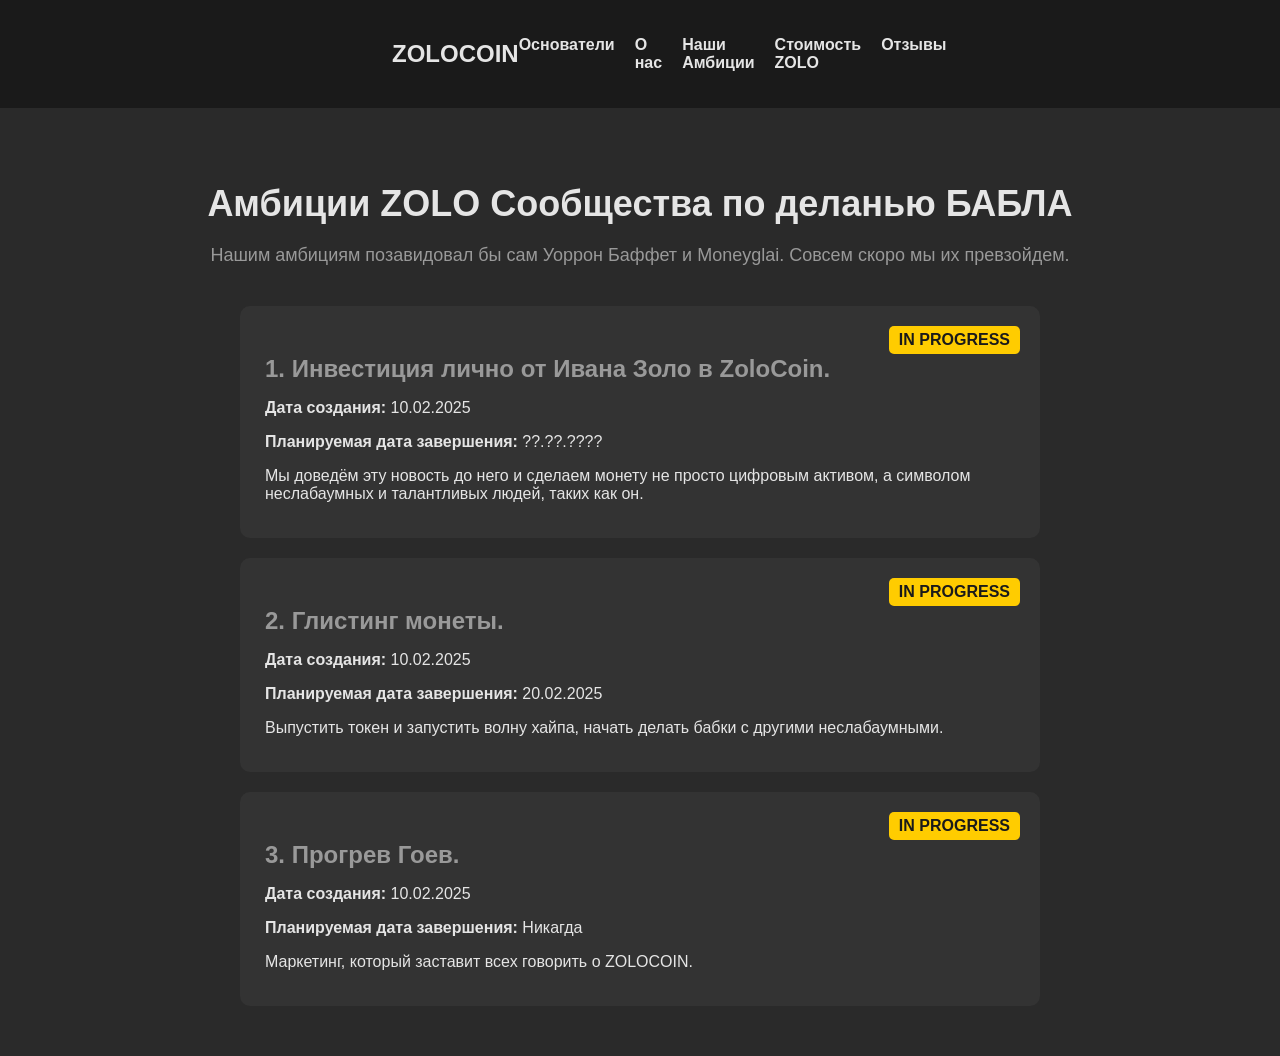
==== ambitions.html @ 4d237a6f "Create ambitions.html" ====
<!DOCTYPE html>
<html lang="ru">
<head>
  <meta charset="UTF-8">
  <meta name="viewport" content="width=device-width, initial-scale=1.0">
  <title>Наши Амбиции - ZOLOCOIN</title>
  <link rel="stylesheet" href="styles.css">
</head>
<body>
  <!-- Верхняя панель -->
  <header>
    <div class="logo">ZOLOCOIN</div>
    <nav>
      <ul>
        <li><a href="index.html#founders">Основатели</a></li>
        <li><a href="index.html#aboutus">О нас</a></li>
        <li><a href="ambitions.html">Наши Амбиции</a></li>
        <li><a href="#" title="Скоро...">Стоимость ZOLO</a></li>
        <li><a href="index.html#reviews">Отзывы</a></li>
      </ul>
    </nav>
  </header>

  <!-- Секция "Наши Амбиции" -->
  <section id="ambitions" class="ambitions-section">
    <h2>Амбиции ZOLO Сообщества по деланью БАБЛА</h2>
    <p class="subtext">Нашим амбициям позавидовал бы сам Уоррон Баффет и Moneyglai. Совсем скоро мы их превзойдем.</p>

    <!-- Карточки планов -->
    <div class="ambition-cards">
      <!-- План 1 -->
      <div class="card in-progress">
        <h3>1. Инвестиция лично от Ивана Золо в ZoloCoin.</h3>
        <p><strong>Дата создания:</strong> 10.02.2025</p>
        <p><strong>Планируемая дата завершения:</strong> ??.??.????</p>
        <p>Мы доведём эту новость до него и сделаем монету не просто цифровым активом, а символом неслабаумных и талантливых людей, таких как он.</p>
        <div class="status">IN PROGRESS</div>
      </div>

      <!-- План 2 -->
      <div class="card in-progress">
        <h3>2. Глистинг монеты.</h3>
        <p><strong>Дата создания:</strong> 10.02.2025</p>
        <p><strong>Планируемая дата завершения:</strong> 20.02.2025</p>
        <p>Выпустить токен и запустить волну хайпа, начать делать бабки с другими неслабаумными.</p>
        <div class="status">IN PROGRESS</div>
      </div>

      <!-- План 3 -->
      <div class="card in-progress">
        <h3>3. Прогрев Гоев.</h3>
        <p><strong>Дата создания:</strong> 10.02.2025</p>
        <p><strong>Планируемая дата завершения:</strong> Никагда</p>
        <p>Маркетинг, который заставит всех говорить о ZOLOCOIN.</p>
        <div class="status">IN PROGRESS</div>
      </div>
    </div>
  </section>

  <script src="script.js"></script>
</body>
</html>
---- styles.css ----
/* Общие стили */
html {
    scroll-behavior: smooth;
}

body {
  margin: 0;
  font-family: Verdana, sans-serif;
  background-color: #1a1a1a; /* Тёмный фон */
  color: #e5e5e5; /* Светлый текст */
}

.background-column {
    display: flex;
    align: "center";
    max-weight: 600px;
    height: 100%;
    background-color: #1a1a1a;
    z-index: -1;
}

/* Верхняя панель */
header {
  display: flex;
  justify-content: space-between;
  align-items: center;
  padding: 20px;
}

.logo {
  font-size: 24px;
  font-weight: bold;
  color: #e5e5e5; /* Светлый текст */
  margin-left: 30%;
}

nav ul {
  list-style: none;
  display: flex;
  gap: 20px;
  margin-right: 400px;
  padding: 0;
}

nav ul li a {
  text-decoration: none;
  color: #e5e5e5; /* Светлый текст */
  font-weight: bold;
  transition: color 0.3s;
}

nav ul li a:hover {
  color: #999; /* Платиновый акцент */
}

/* Основной контент */
main {
  text-align: center;
  padding: 50px 20px;
}

.token-image {
  width: 400px;
  position: absolute;
  top: 270px;
  left: 50%;
  transform: translate(-50%, -50%);
  z-index: -2;
}

.slogan {
  font-size: 24px;
  margin-top: 320px;
  color: #e5e5e5; /* Светлый текст */
  text-shadow: 2px 2px 5px rgba(0, 0, 0, 0.5);
}

.description {
  font-size: 18px;
  margin-top: 10px;
  color: #e5e5e5; /* Светлый текст */
  text-shadow: 2px 2px 5px rgba(0, 0, 0, 0.5);
}

.buy-button {
  margin-top: 30px;
  padding: 15px 30px;
  font-size: 18px;
  font-weight: bold;
  color: #1a1a1a; /* Тёмный текст */
  background: linear-gradient(45deg, #999, #e5e5e5); /* Платиновый градиент */
  border: none;
  border-radius: 5px;
  cursor: pointer;
  transition: background 0.3s, transform 0.3s;
}

.buy-button:hover {
  background: linear-gradient(45deg, #e5e5e5, #999); /* Инвертированный градиент */
  transform: scale(1.05);
}

.buy-button:hover::after {
  content: "Оседлать волну хайпа";
  display: block;
  margin-top: 10px;
  font-size: 14px;
  color: #1a1a1a; /* Тёмный текст */
}
/* Секция "Наши Амбиции" */
.ambitions-section {
  padding: 50px 20px;
  background-color: #2a2a2a; /* Тёмный фон */
  color: #e5e5e5; /* Светлый текст */
  text-align: center;
}

.ambitions-section h2 {
  font-size: 36px;
  margin-bottom: 20px;
  margin-top: 25px;
}

.ambitions-section .subtext {
  font-size: 18px;
  margin-bottom: 40px;
  color: #999; /* Платиновый акцент */
}

/* Карточки планов */
.ambition-cards {
  display: flex;
  flex-direction: column;
  gap: 20px;
  max-width: 800px;
  margin: 0 auto;
}

.card {
  background-color: #333; /* Тёмно-серый */
  padding: 25px;
  border-radius: 10px;
  text-align: left;
  position: relative;
  transition: transform 0.3s, box-shadow 0.3s;
}

.card:hover {
  transform: translateY(-5px);
  box-shadow: 0 5px 15px rgba(0, 0, 0, 0.3);
}

.card h3 {
  font-size: 24px;
  margin-bottom: 10px;
  color: #999; /* Платиновый акцент */
}

.card p {
  font-size: 16px;
  margin-bottom: 10px;
}

/* Статусы */
.status {
  position: absolute;
  top: 20px;
  right: 20px;
  padding: 5px 10px;
  border-radius: 5px;
  font-weight: bold;
}

.in-progress .status {
  background-color: #ffcc00; /* Жёлтый для IN PROGRESS */
  color: #1a1a1a;
}

.done .status {
  background-color: #00cc66; /* Зелёный для DONE */
  color: #1a1a1a;
}

.failed .status {
  background-color: #cc0000; /* Красный для FAILED */
  color: #e5e5e5;
}

/* Секция "Основатели" */
.founders-section {
  padding: 50px 20px;
  background-color: #2a2a2a; /* Тёмный фон */
  color: #e5e5e5; /* Светлый текст */
  text-align: center;
}

.founders-section h2 {
  font-size: 36px;
  margin-bottom: 20px;
}

.founders-section .subtext {
  font-size: 20px;
  line-height: 2;
  color: #999; /* Платиновый акцент */
}

/* Сетка основателей */
.founders-grid {
  display: flex;
  justify-content: center;
  gap: 40px;
  flex-wrap: wrap;
}

.founders-cards {
    background: #1a1a1a; /* Тёмный фон */
    box-shadow: 0 4px 10px rgba(0, 0, 0, 0.3);
    max-width: 800px; /* Ограничиваем ширину */
    margin: 0 auto; /* Центрируем карточку */
    font-family: Verdana, sans-serif;
    text-align: center; /* Выравниваем текст по центру */  
    box-sizing: border-box;
    padding: 20px;
}
.founder {
  background-color: #333; /* Тёмно-серый */
  padding: 20px;
  border-radius: 10px;
  width: 300px;
  text-align: center;
  transition: transform 0.3s, box-shadow 0.3s;
}

.founder:hover {
  transform: translateY(-5px);
  box-shadow: 0 5px 15px rgba(0, 0, 0, 0.3);
}

.founder img {
  width: 150px;
  height: 150px;
  border-radius: 50%;
  margin-bottom: 20px;
}

.founder-name {
  font-size: 24px;
  font-weight: bold;
  color: #999; /* Платиновый акцент */
  margin-bottom: 10px;
}

.founder-description {
  font-size: 16px;
  color: #e5e5e5; /* Светлый текст */
}

@media (max-width: 768px) {
    header {
        display: none;
    }
}
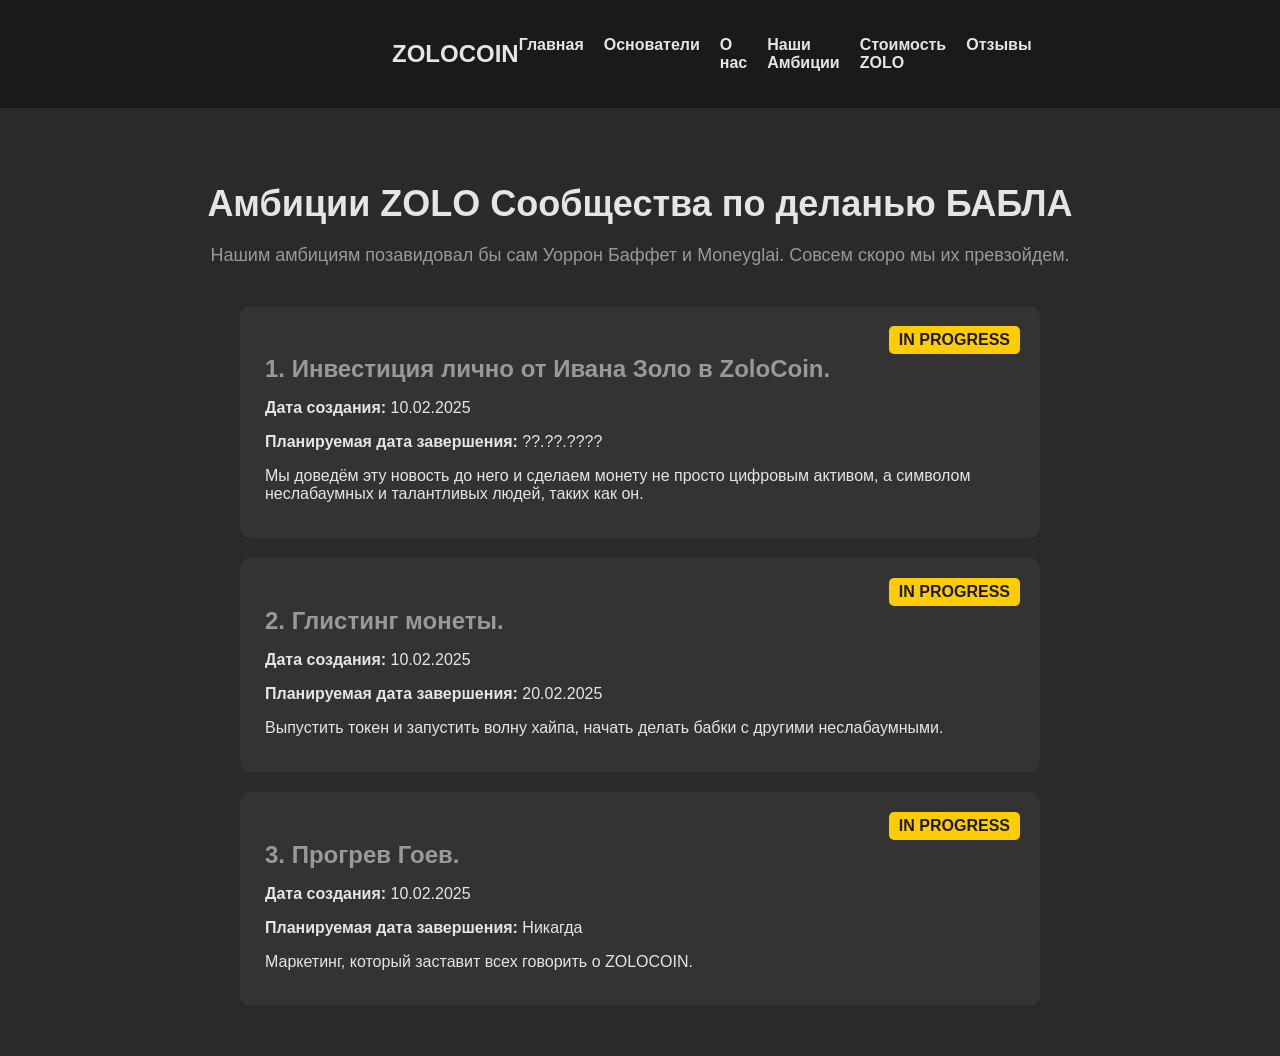
==== commit e1148f04: "Update ambitions.html" ====
--- a/ambitions.html
+++ b/ambitions.html
@@ -12,6 +12,7 @@
     <div class="logo">ZOLOCOIN</div>
     <nav>
       <ul>
+        <li><a href="index.html">Главная</a></li>
         <li><a href="index.html#founders">Основатели</a></li>
         <li><a href="index.html#aboutus">О нас</a></li>
         <li><a href="ambitions.html">Наши Амбиции</a></li>
